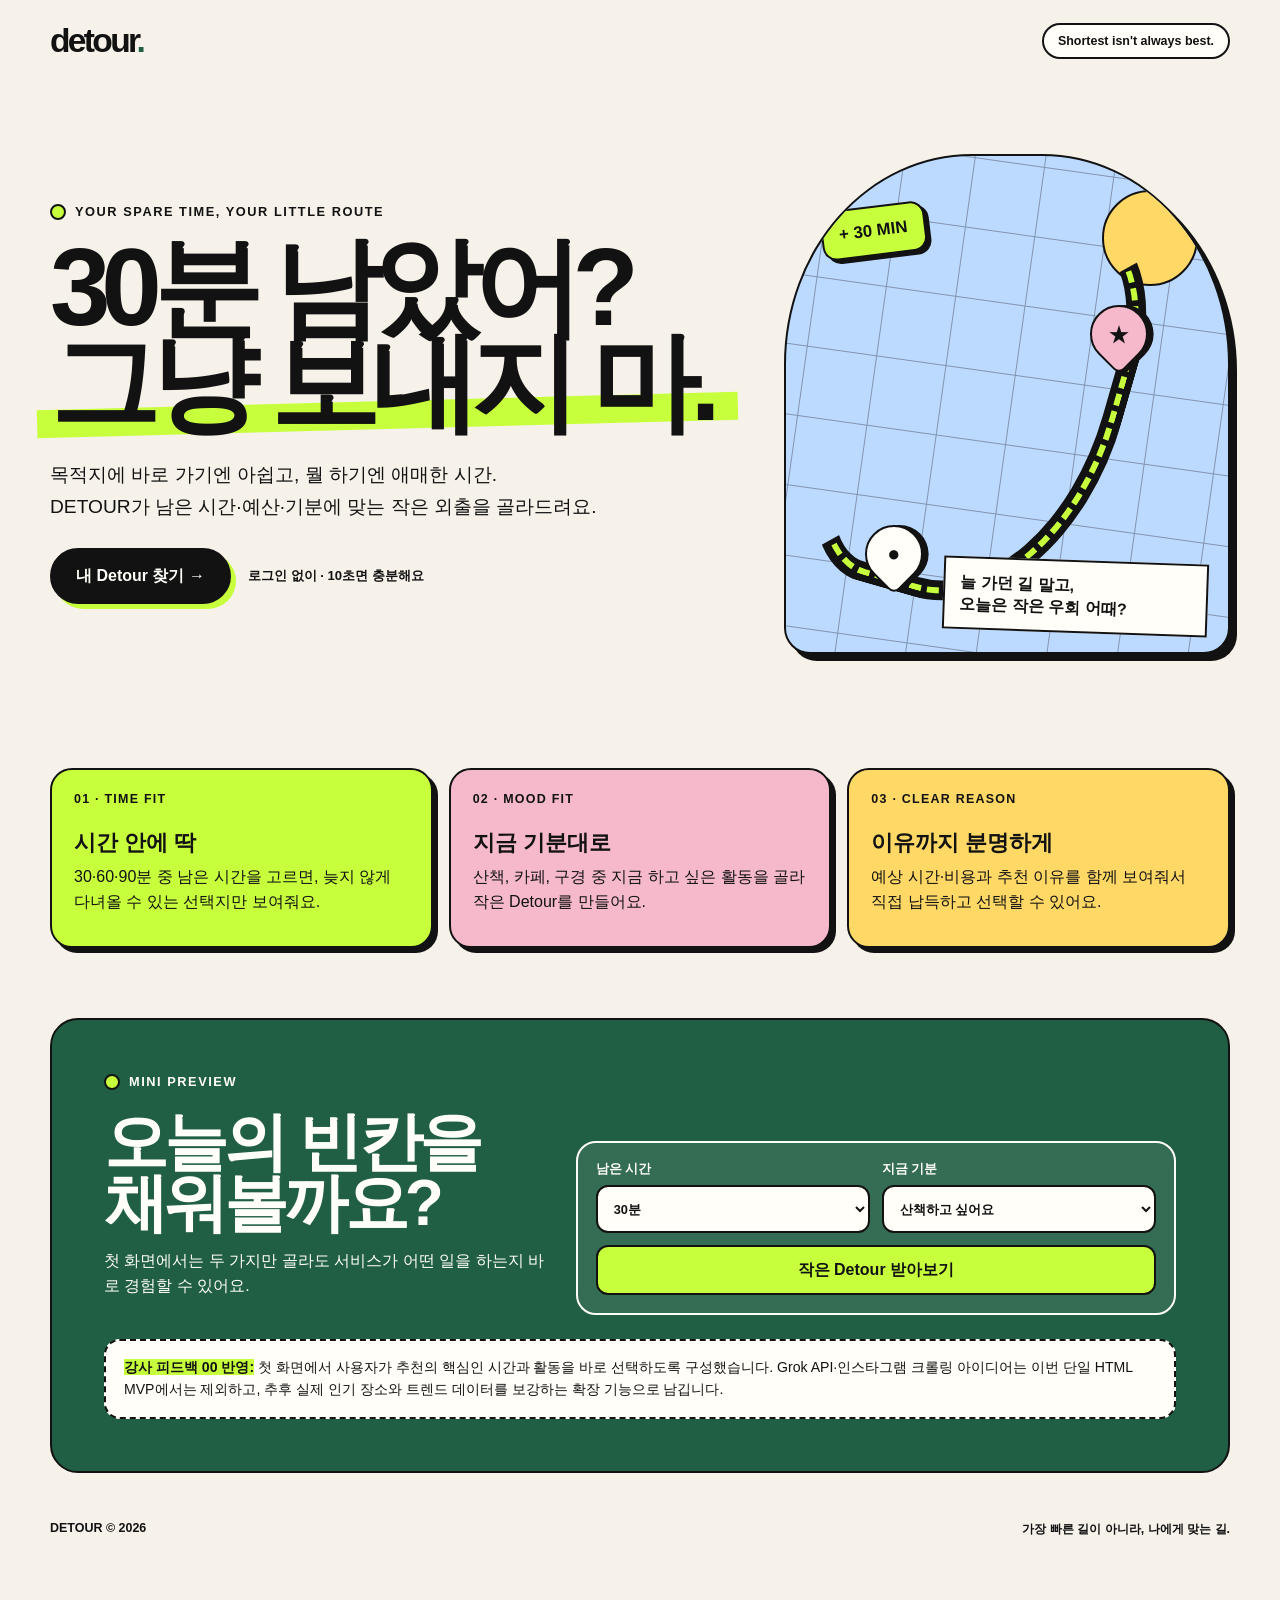
==== detour-landing.html @ 86a9f066 "chore: initialize project workspace" ====
<!DOCTYPE html>
<html lang="ko">
<head>
  <meta charset="UTF-8">
  <meta name="viewport" content="width=device-width, initial-scale=1.0">
  <meta name="description" content="남는 시간을 취향에 맞는 작은 외출로 바꾸는 DETOUR">
  <title>DETOUR — 남는 시간을 나만의 우회로로</title>
  <style>
    /* ===== 기본 디자인 값: 색상을 바꾸고 싶다면 이 부분부터 수정하세요. ===== */
    :root {
      --lime: #c8ff3d;
      --green: #205f43;
      --ink: #121212;
      --paper: #f6f2e9;
      --pink: #f6b9cc;
      --blue: #bcd9ff;
      --yellow: #ffd865;
      --white: #fffef9;
      --line: 2px solid var(--ink);
      --shadow: 7px 7px 0 var(--ink);
    }

    * { box-sizing: border-box; }

    html { scroll-behavior: smooth; }

    body {
      margin: 0;
      color: var(--ink);
      background: var(--paper);
      font-family: Arial, "Apple SD Gothic Neo", "Noto Sans KR", sans-serif;
    }

    button, select { font: inherit; }

    .page {
      width: min(1180px, calc(100% - 36px));
      margin: 0 auto;
      padding: 22px 0 64px;
    }

    /* ===== 상단 로고와 메뉴 ===== */
    .nav {
      display: flex;
      align-items: center;
      justify-content: space-between;
      gap: 20px;
      margin-bottom: 34px;
    }

    .logo {
      color: var(--ink);
      font-size: clamp(1.45rem, 3vw, 2.1rem);
      font-weight: 900;
      letter-spacing: -0.08em;
      text-decoration: none;
    }

    .logo-dot { color: var(--green); }

    .nav-note {
      margin: 0;
      padding: 9px 14px;
      border: var(--line);
      border-radius: 999px;
      background: var(--white);
      font-size: 0.78rem;
      font-weight: 800;
    }

    /* ===== 첫 화면의 큰 소개 영역 ===== */
    .hero {
      display: grid;
      grid-template-columns: minmax(0, 1.2fr) minmax(310px, 0.8fr);
      gap: clamp(24px, 5vw, 70px);
      align-items: center;
      min-height: 620px;
    }

    .eyebrow {
      display: inline-flex;
      align-items: center;
      gap: 9px;
      margin: 0 0 20px;
      font-size: 0.8rem;
      font-weight: 900;
      letter-spacing: 0.12em;
      text-transform: uppercase;
    }

    .eyebrow::before {
      content: "";
      width: 12px;
      height: 12px;
      border: var(--line);
      border-radius: 50%;
      background: var(--lime);
    }

    h1 {
      max-width: 760px;
      margin: 0;
      font-size: clamp(3.25rem, 8.5vw, 7.5rem);
      line-height: 0.88;
      letter-spacing: -0.085em;
    }

    .highlight {
      position: relative;
      display: inline-block;
      z-index: 0;
    }

    .highlight::after {
      content: "";
      position: absolute;
      left: -2%;
      right: -4%;
      bottom: 2%;
      height: 29%;
      background: var(--lime);
      transform: rotate(-1.5deg);
      z-index: -1;
    }

    .intro {
      max-width: 590px;
      margin: 28px 0 26px;
      font-size: clamp(1rem, 2vw, 1.2rem);
      line-height: 1.65;
      word-break: keep-all;
    }

    .cta-row {
      display: flex;
      flex-wrap: wrap;
      align-items: center;
      gap: 17px;
    }

    .cta {
      display: inline-flex;
      align-items: center;
      justify-content: center;
      min-height: 56px;
      padding: 0 24px;
      border: var(--line);
      border-radius: 999px;
      color: var(--white);
      background: var(--ink);
      box-shadow: 5px 5px 0 var(--lime);
      font-weight: 900;
      text-decoration: none;
      cursor: pointer;
      transition: transform 160ms ease, box-shadow 160ms ease;
    }

    .cta:hover,
    .cta:focus-visible {
      transform: translate(3px, 3px);
      box-shadow: 2px 2px 0 var(--lime);
    }

    .micro-copy { font-size: 0.82rem; font-weight: 800; }

    /* ===== CSS 도형만으로 만든 우회 경로 일러스트 ===== */
    .route-art {
      position: relative;
      min-height: 500px;
      border: var(--line);
      border-radius: 42% 42% 26px 26px;
      overflow: hidden;
      background: var(--blue);
      box-shadow: var(--shadow);
    }

    .sun {
      position: absolute;
      top: 34px;
      right: 30px;
      width: 96px;
      height: 96px;
      border: var(--line);
      border-radius: 50%;
      background: var(--yellow);
    }

    .map-grid {
      position: absolute;
      inset: 0;
      opacity: 0.34;
      background-image:
        linear-gradient(var(--ink) 1px, transparent 1px),
        linear-gradient(90deg, var(--ink) 1px, transparent 1px);
      background-size: 56px 56px;
      transform: rotate(8deg) scale(1.25);
    }

    .path {
      position: absolute;
      left: 13%;
      top: 8%;
      width: 63%;
      height: 83%;
      border: 20px solid var(--ink);
      border-top-color: transparent;
      border-left-color: transparent;
      border-radius: 46% 30% 55% 25%;
      transform: rotate(16deg);
    }

    .path::after {
      content: "";
      position: absolute;
      inset: -13px;
      border: 6px dashed var(--lime);
      border-top-color: transparent;
      border-left-color: transparent;
      border-radius: inherit;
    }

    .pin {
      position: absolute;
      display: grid;
      place-items: center;
      width: 58px;
      height: 58px;
      border: var(--line);
      border-radius: 50% 50% 50% 8px;
      background: var(--white);
      box-shadow: 4px 4px 0 var(--ink);
      font-size: 1.35rem;
      transform: rotate(-45deg);
    }

    .pin span { transform: rotate(45deg); }
    .pin-one { left: 18%; bottom: 14%; }
    .pin-two { right: 18%; top: 30%; background: var(--pink); }

    .time-sticker {
      position: absolute;
      left: 8%;
      top: 10%;
      padding: 13px 16px;
      border: var(--line);
      border-radius: 14px;
      background: var(--lime);
      box-shadow: 4px 4px 0 var(--ink);
      font-size: 1.05rem;
      font-weight: 900;
      transform: rotate(-7deg);
    }

    .route-caption {
      position: absolute;
      right: 20px;
      bottom: 19px;
      width: 60%;
      margin: 0;
      padding: 13px 15px;
      border: var(--line);
      background: var(--white);
      font-weight: 900;
      line-height: 1.35;
      transform: rotate(2deg);
    }

    /* ===== 핵심 장점 3개 ===== */
    .features {
      display: grid;
      grid-template-columns: repeat(3, 1fr);
      gap: 16px;
      margin: 54px 0;
    }

    .feature {
      min-height: 180px;
      padding: 22px;
      border: var(--line);
      border-radius: 22px;
      box-shadow: 5px 5px 0 var(--ink);
    }

    .feature:nth-child(1) { background: var(--lime); }
    .feature:nth-child(2) { background: var(--pink); }
    .feature:nth-child(3) { background: var(--yellow); }

    .feature-number {
      display: block;
      margin-bottom: 22px;
      font-size: 0.78rem;
      font-weight: 900;
      letter-spacing: 0.1em;
    }

    .feature h2 { margin: 0 0 8px; font-size: 1.35rem; }
    .feature p { margin: 0; line-height: 1.55; word-break: keep-all; }

    /* ===== 버튼을 누르면 나타나는 간단한 체험 영역 ===== */
    .demo {
      margin-top: 70px;
      padding: clamp(22px, 5vw, 52px);
      border: var(--line);
      border-radius: 28px;
      background: var(--green);
      color: var(--white);
    }

    .demo-grid {
      display: grid;
      grid-template-columns: 0.85fr 1.15fr;
      gap: 28px;
      align-items: end;
    }

    .demo h2 {
      margin: 0 0 12px;
      font-size: clamp(2rem, 5vw, 4rem);
      line-height: 0.95;
      letter-spacing: -0.06em;
    }

    .demo p { line-height: 1.55; }

    .controls {
      display: grid;
      grid-template-columns: 1fr 1fr;
      gap: 12px;
      padding: 18px;
      border: 2px solid var(--white);
      border-radius: 20px;
      background: rgba(255, 255, 255, 0.09);
    }

    label { display: grid; gap: 7px; font-size: 0.8rem; font-weight: 900; }

    select {
      width: 100%;
      min-height: 48px;
      padding: 0 12px;
      border: 2px solid var(--ink);
      border-radius: 12px;
      background: var(--white);
      color: var(--ink);
    }

    .demo-button {
      grid-column: 1 / -1;
      min-height: 50px;
      border: 2px solid var(--ink);
      border-radius: 12px;
      background: var(--lime);
      color: var(--ink);
      font-weight: 900;
      cursor: pointer;
    }

    .result {
      display: none;
      grid-column: 1 / -1;
      margin: 5px 0 0;
      padding: 15px;
      border-radius: 12px;
      background: var(--white);
      color: var(--ink);
      line-height: 1.5;
    }

    .result.show { display: block; }

    /* ===== 강사 피드백 교체 영역 ===== */
    .feedback {
      margin-top: 24px;
      padding: 16px 18px;
      border: 2px dashed var(--ink);
      border-radius: 16px;
      background: var(--white);
      color: var(--ink);
      font-size: 0.88rem;
      line-height: 1.55;
    }

    .feedback strong { background: var(--lime); }

    footer {
      display: flex;
      justify-content: space-between;
      gap: 16px;
      padding-top: 48px;
      font-size: 0.78rem;
      font-weight: 800;
    }

    /* ===== 모바일 화면 대응 ===== */
    @media (max-width: 760px) {
      .page { width: min(100% - 24px, 560px); padding-top: 14px; }
      .nav-note { display: none; }
      .hero { grid-template-columns: 1fr; min-height: auto; }
      h1 { font-size: clamp(3.5rem, 18vw, 5.8rem); }
      .route-art { min-height: 420px; }
      .features { grid-template-columns: 1fr; }
      .feature { min-height: 150px; }
      .demo-grid { grid-template-columns: 1fr; }
      footer { flex-direction: column; }
    }

    @media (max-width: 430px) {
      .cta-row { align-items: flex-start; flex-direction: column; }
      .cta { width: 100%; }
      .controls { grid-template-columns: 1fr; }
      .demo-button, .result { grid-column: auto; }
      .route-caption { width: 72%; }
    }

    @media (prefers-reduced-motion: reduce) {
      html { scroll-behavior: auto; }
      .cta { transition: none; }
    }
  </style>
</head>
<body>
  <main class="page">
    <nav class="nav" aria-label="주요 메뉴">
      <a class="logo" href="#top" aria-label="DETOUR 홈">detour<span class="logo-dot">.</span></a>
      <p class="nav-note">Shortest isn't always best.</p>
    </nav>

    <section class="hero" id="top">
      <div>
        <p class="eyebrow">Your spare time, your little route</p>
        <h1>30분 남았어?<br><span class="highlight">그냥 보내지 마.</span></h1>
        <p class="intro">
          목적지에 바로 가기엔 아쉽고, 뭘 하기엔 애매한 시간.<br>
          DETOUR가 남은 시간·예산·기분에 맞는 작은 외출을 골라드려요.
        </p>
        <div class="cta-row">
          <a class="cta" href="#try">내 Detour 찾기 →</a>
          <span class="micro-copy">로그인 없이 · 10초면 충분해요</span>
        </div>
      </div>

      <div class="route-art" aria-label="도시 속 작은 우회 경로를 표현한 일러스트" role="img">
        <div class="map-grid"></div>
        <div class="sun"></div>
        <div class="path"></div>
        <div class="pin pin-one"><span>●</span></div>
        <div class="pin pin-two"><span>★</span></div>
        <div class="time-sticker">+ 30 MIN</div>
        <p class="route-caption">늘 가던 길 말고,<br>오늘은 작은 우회 어때?</p>
      </div>
    </section>

    <section class="features" aria-label="DETOUR 핵심 장점">
      <article class="feature">
        <span class="feature-number">01 · TIME FIT</span>
        <h2>시간 안에 딱</h2>
        <p>30·60·90분 중 남은 시간을 고르면, 늦지 않게 다녀올 수 있는 선택지만 보여줘요.</p>
      </article>
      <article class="feature">
        <span class="feature-number">02 · MOOD FIT</span>
        <h2>지금 기분대로</h2>
        <p>산책, 카페, 구경 중 지금 하고 싶은 활동을 골라 작은 Detour를 만들어요.</p>
      </article>
      <article class="feature">
        <span class="feature-number">03 · CLEAR REASON</span>
        <h2>이유까지 분명하게</h2>
        <p>예상 시간·비용과 추천 이유를 함께 보여줘서 직접 납득하고 선택할 수 있어요.</p>
      </article>
    </section>

    <section class="demo" id="try">
      <div class="demo-grid">
        <div>
          <p class="eyebrow">Mini preview</p>
          <h2>오늘의 빈칸을<br>채워볼까요?</h2>
          <p>첫 화면에서는 두 가지만 골라도 서비스가 어떤 일을 하는지 바로 경험할 수 있어요.</p>
        </div>

        <div class="controls">
          <label>
            남은 시간
            <select id="timeSelect">
              <option value="30">30분</option>
              <option value="60">60분</option>
              <option value="90">90분</option>
            </select>
          </label>
          <label>
            지금 기분
            <select id="moodSelect">
              <option value="산책">산책하고 싶어요</option>
              <option value="카페">카페에 가고 싶어요</option>
              <option value="구경">가볍게 구경하고 싶어요</option>
            </select>
          </label>
          <button class="demo-button" id="recommendButton" type="button">작은 Detour 받아보기</button>
          <p class="result" id="result" role="status" aria-live="polite"></p>
        </div>
      </div>

      <!--
        강사 피드백 교체 영역입니다.
        아래 문장의 "00"을 실제 피드백으로 바꾸세요.
        현재 논의된 Grok API/인스타그램 크롤링은 외부 연동이므로 MVP 이후 확장으로 표시했습니다.
      -->
      <div class="feedback">
        <strong>강사 피드백 00 반영:</strong>
        첫 화면에서 사용자가 추천의 핵심인 시간과 활동을 바로 선택하도록 구성했습니다.
        Grok API·인스타그램 크롤링 아이디어는 이번 단일 HTML MVP에서는 제외하고,
        추후 실제 인기 장소와 트렌드 데이터를 보강하는 확장 기능으로 남깁니다.
      </div>
    </section>

    <footer>
      <span>DETOUR © 2026</span>
      <span>가장 빠른 길이 아니라, 나에게 맞는 길.</span>
    </footer>
  </main>

  <script>
    // ===== 간단한 추천 체험 데이터 =====
    // 실제 API 대신 아래 문장을 수정해 포트폴리오용 예시를 만들 수 있습니다.
    const recommendations = {
      "30-산책": "동네 공원 한 바퀴 어때요? 이동 8분 + 산책 15분, 예상 비용 0원이에요.",
      "30-카페": "가까운 테이크아웃 카페를 추천해요. 이동 10분 + 커피 한 잔, 예상 비용 6,000원이에요.",
      "30-구경": "근처 독립서점의 신간 코너를 둘러보세요. 총 27분이면 충분해요.",
      "60-산책": "천천히 걷기 좋은 녹지 코스를 추천해요. 이동 포함 약 55분이에요.",
      "60-카페": "분위기 좋은 카페에서 35분 쉬어가세요. 총 58분, 예상 비용 9,000원이에요.",
      "60-구경": "소품숍과 서점을 잇는 작은 구경 코스예요. 총 52분, 예상 비용 5,000원이에요.",
      "90-산책": "공원과 수변 산책로를 잇는 여유 코스예요. 총 82분이면 다녀올 수 있어요.",
      "90-카페": "산책 25분 뒤 카페에서 쉬는 코스를 추천해요. 총 86분, 예상 비용 12,000원이에요.",
      "90-구경": "전시 공간과 소품숍을 잇는 동네 탐색 코스예요. 총 88분, 예상 비용 15,000원이에요."
    };

    const timeSelect = document.getElementById("timeSelect");
    const moodSelect = document.getElementById("moodSelect");
    const recommendButton = document.getElementById("recommendButton");
    const result = document.getElementById("result");

    // 버튼 클릭 시 선택한 시간과 기분에 맞는 예시 결과를 보여줍니다.
    recommendButton.addEventListener("click", () => {
      const key = `${timeSelect.value}-${moodSelect.value}`;
      result.textContent = `추천 완료! ${recommendations[key]}`;
      result.classList.add("show");
    });
  </script>
</body>
</html>
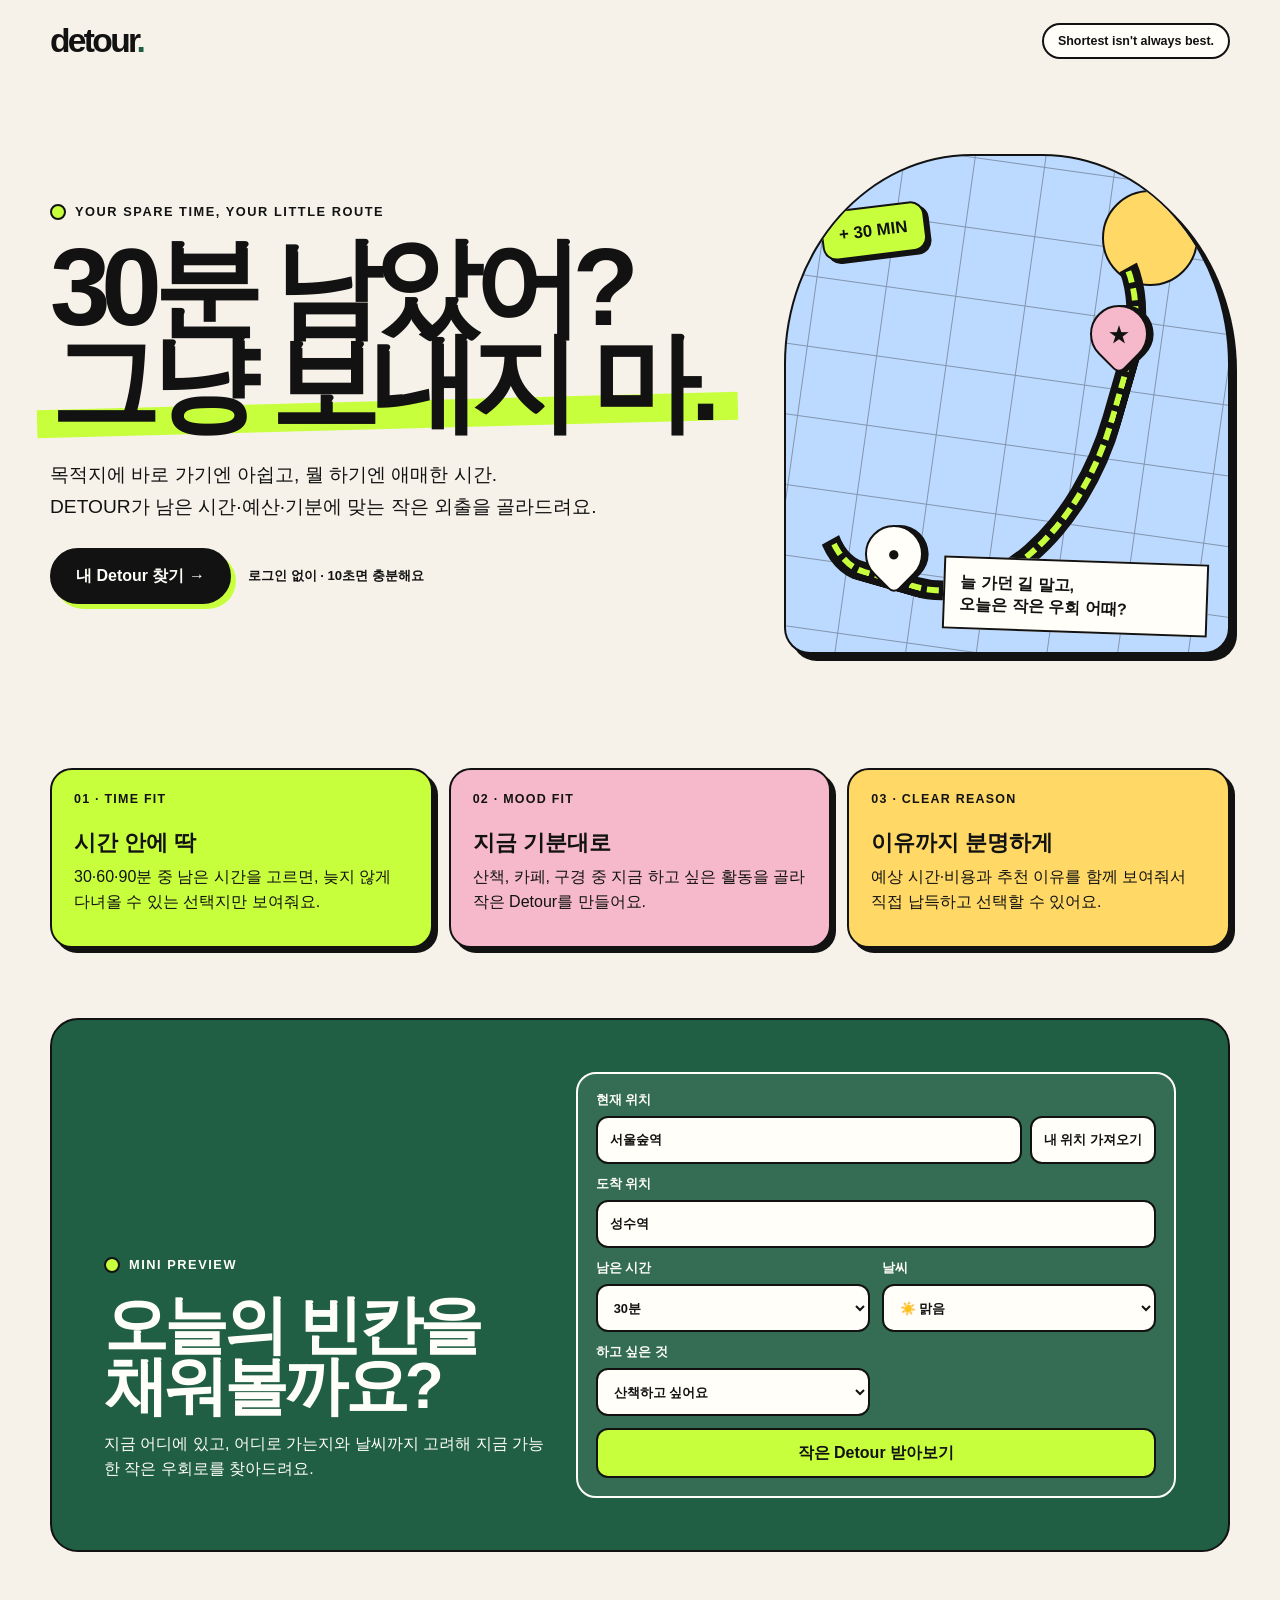
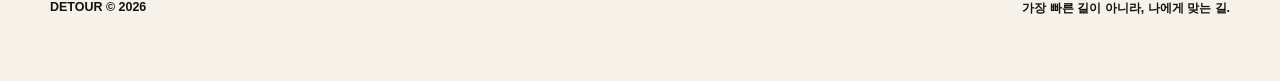
==== commit 131f1017: "feat: factor weather and location into mock routes" ====
--- a/detour-landing.html
+++ b/detour-landing.html
@@ -31,7 +31,7 @@
       font-family: Arial, "Apple SD Gothic Neo", "Noto Sans KR", sans-serif;
     }
 
-    button, select { font: inherit; }
+    button, input, select { font: inherit; }
 
     .page {
       width: min(1180px, calc(100% - 36px));
@@ -334,6 +334,7 @@
 
     label { display: grid; gap: 7px; font-size: 0.8rem; font-weight: 900; }
 
+    input,
     select {
       width: 100%;
       min-height: 48px;
@@ -344,6 +345,37 @@
       color: var(--ink);
     }
 
+    .field-full,
+    .location-status { grid-column: 1 / -1; }
+
+    .location-row {
+      display: grid;
+      grid-template-columns: 1fr auto;
+      gap: 8px;
+    }
+
+    .location-button {
+      min-height: 48px;
+      padding: 0 12px;
+      border: 2px solid var(--ink);
+      border-radius: 12px;
+      background: var(--white);
+      color: var(--ink);
+      font-size: 0.8rem;
+      font-weight: 900;
+      cursor: pointer;
+    }
+
+    .location-status {
+      display: none;
+      margin: -3px 0 0;
+      color: var(--white);
+      font-size: 0.75rem;
+      line-height: 1.4;
+    }
+
+    .location-status.show { display: block; }
+
     .demo-button {
       grid-column: 1 / -1;
       min-height: 50px;
@@ -359,28 +391,55 @@
       display: none;
       grid-column: 1 / -1;
       margin: 5px 0 0;
-      padding: 15px;
+      color: var(--ink);
+    }
+
+    .result.show { display: block; }
+
+    .result-title {
+      margin: 0 0 10px;
+      font-size: 0.95rem;
+      font-weight: 900;
+    }
+
+    .recommendation-list {
+      display: grid;
+      gap: 10px;
+    }
+
+    .recommendation-card {
+      padding: 14px;
+      border: 2px solid var(--ink);
       border-radius: 12px;
       background: var(--white);
-      color: var(--ink);
+    }
+
+    .recommendation-card h3,
+    .recommendation-card p { margin: 0; }
+
+    .recommendation-card h3 {
+      font-size: 0.95rem;
+    }
+
+    .recommendation-meta {
+      margin-top: 6px !important;
+      color: var(--green);
+      font-size: 0.8rem;
+      font-weight: 900;
+    }
+
+    .recommendation-reason {
+      margin-top: 8px !important;
+      font-size: 0.85rem;
       line-height: 1.5;
     }
 
-    .result.show { display: block; }
-
-    /* ===== 강사 피드백 교체 영역 ===== */
-    .feedback {
-      margin-top: 24px;
-      padding: 16px 18px;
-      border: 2px dashed var(--ink);
-      border-radius: 16px;
-      background: var(--white);
-      color: var(--ink);
-      font-size: 0.88rem;
-      line-height: 1.55;
-    }
-
-    .feedback strong { background: var(--lime); }
+    .recommendation-route {
+      margin-top: 8px !important;
+      color: #546254;
+      font-size: 0.75rem;
+      line-height: 1.45;
+    }
 
     footer {
       display: flex;
@@ -407,7 +466,8 @@
     @media (max-width: 430px) {
       .cta-row { align-items: flex-start; flex-direction: column; }
       .cta { width: 100%; }
-      .controls { grid-template-columns: 1fr; }
+      .controls,
+      .location-row { grid-template-columns: 1fr; }
       .demo-button, .result { grid-column: auto; }
       .route-caption { width: 72%; }
     }
@@ -473,10 +533,22 @@
         <div>
           <p class="eyebrow">Mini preview</p>
           <h2>오늘의 빈칸을<br>채워볼까요?</h2>
-          <p>첫 화면에서는 두 가지만 골라도 서비스가 어떤 일을 하는지 바로 경험할 수 있어요.</p>
+          <p>지금 어디에 있고, 어디로 가는지와 날씨까지 고려해 지금 가능한 작은 우회로를 찾아드려요.</p>
         </div>
 
         <div class="controls">
+          <label class="field-full">
+            현재 위치
+            <div class="location-row">
+              <input id="currentLocation" type="text" value="서울숲역" autocomplete="street-address" placeholder="예: 서울숲역">
+              <button class="location-button" id="locationButton" type="button">내 위치 가져오기</button>
+            </div>
+          </label>
+          <p class="location-status" id="locationStatus" role="status" aria-live="polite"></p>
+          <label class="field-full">
+            도착 위치
+            <input id="destinationInput" type="text" value="성수역" autocomplete="street-address" placeholder="예: 성수역">
+          </label>
           <label>
             남은 시간
             <select id="timeSelect">
@@ -486,7 +558,14 @@
             </select>
           </label>
           <label>
-            지금 기분
+            날씨
+            <select id="weatherSelect">
+              <option value="맑음">☀️ 맑음</option>
+              <option value="비">☔ 비 옴</option>
+            </select>
+          </label>
+          <label>
+            하고 싶은 것
             <select id="moodSelect">
               <option value="산책">산책하고 싶어요</option>
               <option value="카페">카페에 가고 싶어요</option>
@@ -494,20 +573,8 @@
             </select>
           </label>
           <button class="demo-button" id="recommendButton" type="button">작은 Detour 받아보기</button>
-          <p class="result" id="result" role="status" aria-live="polite"></p>
+          <div class="result" id="result" role="status" aria-live="polite"></div>
         </div>
-      </div>
-
-      <!--
-        강사 피드백 교체 영역입니다.
-        아래 문장의 "00"을 실제 피드백으로 바꾸세요.
-        현재 논의된 Grok API/인스타그램 크롤링은 외부 연동이므로 MVP 이후 확장으로 표시했습니다.
-      -->
-      <div class="feedback">
-        <strong>강사 피드백 00 반영:</strong>
-        첫 화면에서 사용자가 추천의 핵심인 시간과 활동을 바로 선택하도록 구성했습니다.
-        Grok API·인스타그램 크롤링 아이디어는 이번 단일 HTML MVP에서는 제외하고,
-        추후 실제 인기 장소와 트렌드 데이터를 보강하는 확장 기능으로 남깁니다.
       </div>
     </section>
 
@@ -519,28 +586,148 @@
 
   <script>
     // ===== 간단한 추천 체험 데이터 =====
-    // 실제 API 대신 아래 문장을 수정해 포트폴리오용 예시를 만들 수 있습니다.
+    // 실제 API 대신, 선택값별 임시 추천 카드 3개를 보여줍니다.
     const recommendations = {
-      "30-산책": "동네 공원 한 바퀴 어때요? 이동 8분 + 산책 15분, 예상 비용 0원이에요.",
-      "30-카페": "가까운 테이크아웃 카페를 추천해요. 이동 10분 + 커피 한 잔, 예상 비용 6,000원이에요.",
-      "30-구경": "근처 독립서점의 신간 코너를 둘러보세요. 총 27분이면 충분해요.",
-      "60-산책": "천천히 걷기 좋은 녹지 코스를 추천해요. 이동 포함 약 55분이에요.",
-      "60-카페": "분위기 좋은 카페에서 35분 쉬어가세요. 총 58분, 예상 비용 9,000원이에요.",
-      "60-구경": "소품숍과 서점을 잇는 작은 구경 코스예요. 총 52분, 예상 비용 5,000원이에요.",
-      "90-산책": "공원과 수변 산책로를 잇는 여유 코스예요. 총 82분이면 다녀올 수 있어요.",
-      "90-카페": "산책 25분 뒤 카페에서 쉬는 코스를 추천해요. 총 86분, 예상 비용 12,000원이에요.",
-      "90-구경": "전시 공간과 소품숍을 잇는 동네 탐색 코스예요. 총 88분, 예상 비용 15,000원이에요."
+      "30-산책": [
+        ["동네 공원 한 바퀴", "92% Match · 23분 · 0원", "이동 8분과 산책 15분으로, 짧은 시간 안에 가볍게 걷기 좋아요."],
+        ["골목길 사진 산책", "85% Match · 28분 · 0원", "가까운 골목을 천천히 둘러보며 잠깐 기분 전환할 수 있어요."],
+        ["작은 쉼터 들르기", "78% Match · 20분 · 0원", "앉아서 쉬는 시간까지 포함해도 약속 전에 여유가 있어요."]
+      ],
+      "30-카페": [
+        ["가까운 테이크아웃 카페", "93% Match · 25분 · 6,000원", "이동 시간이 짧아 커피 한 잔을 챙기고도 늦지 않아요."],
+        ["동네 베이커리", "84% Match · 29분 · 5,000원", "간단한 빵과 음료를 고르기에 알맞은 짧은 코스예요."],
+        ["조용한 카페 창가", "76% Match · 30분 · 7,000원", "잠깐 앉아 쉬고 싶을 때 선택할 수 있어요."]
+      ],
+      "30-구경": [
+        ["독립서점 신간 코너", "90% Match · 27분 · 0원", "짧은 시간에도 새로운 책을 둘러볼 수 있어요."],
+        ["문구점 한 바퀴", "83% Match · 22분 · 3,000원", "가볍게 구경하고 작은 물건 하나를 고르기 좋아요."],
+        ["동네 전시 포스터", "75% Match · 26분 · 0원", "주변 문화 공간의 다음 전시를 발견할 수 있어요."]
+      ],
+      "60-산책": [
+        ["녹지 산책로", "94% Match · 55분 · 0원", "천천히 걸어도 남은 시간 안에 돌아올 수 있어요."],
+        ["하천 산책 코스", "87% Match · 51분 · 0원", "물가를 따라 걷는 길이라 잠시 머리를 식히기 좋아요."],
+        ["동네 공원 + 벤치 휴식", "79% Match · 48분 · 0원", "걷기와 휴식을 함께 넣어 무리 없는 코스예요."]
+      ],
+      "60-카페": [
+        ["분위기 좋은 카페", "93% Match · 58분 · 9,000원", "35분 동안 쉬어도 이동 시간을 충분히 확보할 수 있어요."],
+        ["로스터리 카페", "86% Match · 52분 · 8,000원", "커피를 좋아한다면 조금 더 특별한 한 잔을 즐길 수 있어요."],
+        ["카페 + 짧은 산책", "77% Match · 56분 · 7,000원", "앉아 있기보다 가볍게 걸으며 쉬고 싶을 때 어울려요."]
+      ],
+      "60-구경": [
+        ["소품숍과 서점", "91% Match · 52분 · 5,000원", "서로 가까운 두 곳을 이어 부담 없이 둘러볼 수 있어요."],
+        ["작은 전시 공간", "84% Match · 50분 · 6,000원", "짧은 전시 하나를 보고 새로운 기분을 느껴보세요."],
+        ["로컬 마켓 구경", "76% Match · 57분 · 8,000원", "동네의 작은 가게들을 천천히 구경하기 좋아요."]
+      ],
+      "90-산책": [
+        ["공원과 수변 산책로", "95% Match · 82분 · 0원", "충분한 시간으로 여유 있게 걷고 돌아올 수 있어요."],
+        ["동네 언덕길 산책", "87% Match · 75분 · 0원", "평소 지나치던 동네를 조금 다르게 볼 수 있는 코스예요."],
+        ["산책 + 작은 공원 휴식", "80% Match · 78분 · 0원", "걷는 속도를 늦추고 쉬는 시간까지 챙길 수 있어요."]
+      ],
+      "90-카페": [
+        ["산책 후 카페 휴식", "94% Match · 86분 · 12,000원", "25분 산책 뒤 카페에서 천천히 쉬기 좋은 구성입니다."],
+        ["브런치 카페", "86% Match · 84분 · 15,000원", "예산 안에서 가벼운 식사와 휴식을 함께 할 수 있어요."],
+        ["북카페 한 시간", "78% Match · 80분 · 10,000원", "읽고 싶던 책을 펼치기에 충분한 시간을 만들 수 있어요."]
+      ],
+      "90-구경": [
+        ["전시 공간과 소품숍", "92% Match · 88분 · 15,000원", "전시와 구경을 함께 해도 약속 전 시간을 지킬 수 있어요."],
+        ["동네 탐색 코스", "85% Match · 79분 · 7,000원", "평소 몰랐던 가게와 골목을 발견하기 좋아요."],
+        ["서점 + 레코드숍", "77% Match · 83분 · 5,000원", "관심 가는 것들을 천천히 둘러보기에 알맞아요."]
+      ]
     };
 
     const timeSelect = document.getElementById("timeSelect");
     const moodSelect = document.getElementById("moodSelect");
+    const weatherSelect = document.getElementById("weatherSelect");
+    const currentLocation = document.getElementById("currentLocation");
+    const destinationInput = document.getElementById("destinationInput");
+    const locationButton = document.getElementById("locationButton");
+    const locationStatus = document.getElementById("locationStatus");
     const recommendButton = document.getElementById("recommendButton");
     const result = document.getElementById("result");
+
+    const weatherTips = {
+      "맑음": "맑은 날이라 야외 활동을 우선으로 추천했어요.",
+      "비": "비가 오는 날이라 실내에 머무를 수 있는 장소를 우선으로 추천했어요."
+    };
+
+    const rainyRecommendations = {
+      "30": {
+        "산책": [["실내 식물원 짧은 산책", "91% Match · 28분 · 5,000원", "비를 피하면서도 천천히 걸을 수 있는 실내 공간이에요."], ["복합문화공간 한 바퀴", "84% Match · 25분 · 0원", "실내에서 짧게 둘러보며 기분을 전환하기 좋아요."], ["서점 산책", "78% Match · 29분 · 0원", "비 오는 날에도 조용히 걸으며 책을 구경할 수 있어요."]],
+        "카페": [["창가 카페", "93% Match · 27분 · 6,000원", "비를 보며 잠깐 쉬기 좋은 가까운 실내 선택지예요."], ["테이크아웃 카페", "85% Match · 24분 · 5,000원", "이동 시간을 줄여 비를 오래 맞지 않아요."], ["베이커리 카페", "77% Match · 30분 · 7,000원", "따뜻한 음료와 함께 잠깐 머무르기 좋아요."]],
+        "구경": [["독립서점", "91% Match · 27분 · 0원", "실내에서 신간과 문구를 구경할 수 있어요."], ["소품숍", "83% Match · 24분 · 3,000원", "짧은 시간에 가볍게 둘러보기 좋은 실내 장소예요."], ["작은 전시", "76% Match · 29분 · 5,000원", "비를 피해 문화 공간에서 시간을 보낼 수 있어요."]]
+      },
+      "60": {
+        "산책": [["실내 식물원", "93% Match · 55분 · 8,000원", "비가 와도 식물 사이를 걸으며 여유를 낼 수 있어요."], ["대형 서점", "86% Match · 52분 · 0원", "실내를 천천히 걸으며 원하는 분야를 탐색해 보세요."], ["복합문화공간", "78% Match · 50분 · 0원", "전시와 상점을 함께 둘러볼 수 있어요."]],
+        "카페": [["로스터리 카페", "94% Match · 58분 · 9,000원", "비 오는 날, 이동이 짧고 오래 머물기 좋은 카페예요."], ["북카페", "86% Match · 54분 · 8,000원", "커피와 독서를 함께 하며 비를 피할 수 있어요."], ["디저트 카페", "77% Match · 51분 · 10,000원", "잠깐 기분을 바꾸고 싶을 때 어울려요."]],
+        "구경": [["실내 전시 공간", "92% Match · 54분 · 8,000원", "날씨 영향 없이 전시를 여유 있게 볼 수 있어요."], ["편집숍", "84% Match · 49분 · 5,000원", "작은 브랜드와 물건을 구경하기 좋아요."], ["레코드숍", "76% Match · 52분 · 0원", "좋아하는 음악을 발견하는 실내 코스예요."]]
+      },
+      "90": {
+        "산책": [["대형 서점과 실내 정원", "94% Match · 82분 · 8,000원", "비를 피하면서도 걷는 느낌을 충분히 즐길 수 있어요."], ["복합문화공간 탐색", "86% Match · 78분 · 5,000원", "전시·서점·상점을 한곳에서 둘러볼 수 있어요."], ["미술관", "79% Match · 85분 · 12,000원", "긴 여유 시간이 있다면 전시 감상도 가능해요."]],
+        "카페": [["북카페 한 시간", "95% Match · 86분 · 10,000원", "비가 오는 날, 가장 편하게 시간을 보낼 수 있는 코스예요."], ["브런치 카페", "87% Match · 84분 · 15,000원", "가벼운 식사와 휴식을 함께 할 수 있어요."], ["카페와 서점", "80% Match · 80분 · 10,000원", "두 실내 공간을 이어 비를 피하며 즐길 수 있어요."]],
+        "구경": [["미술관과 뮤지엄숍", "93% Match · 88분 · 15,000원", "비와 관계없이 문화 공간을 충분히 즐길 수 있어요."], ["서점과 레코드숍", "85% Match · 80분 · 5,000원", "관심 가는 것들을 천천히 둘러보기 좋아요."], ["실내 마켓", "77% Match · 83분 · 8,000원", "로컬 브랜드를 구경하며 시간을 보낼 수 있어요."]]
+      }
+    };
+
+    const escapeHtml = (text) => text.replace(/[&<>'"]/g, (character) => ({
+      "&": "&amp;",
+      "<": "&lt;",
+      ">": "&gt;",
+      "'": "&#39;",
+      "\"": "&quot;"
+    })[character]);
+
+    locationButton.addEventListener("click", () => {
+      if (!navigator.geolocation) {
+        locationStatus.textContent = "이 브라우저에서는 현재 위치 기능을 지원하지 않아요. 직접 입력해 주세요.";
+        locationStatus.classList.add("show");
+        return;
+      }
+
+      locationStatus.textContent = "현재 위치를 확인하고 있어요…";
+      locationStatus.classList.add("show");
+
+      navigator.geolocation.getCurrentPosition(
+        ({ coords }) => {
+          currentLocation.value = `현재 위치 (${coords.latitude.toFixed(4)}, ${coords.longitude.toFixed(4)})`;
+          locationStatus.textContent = "현재 좌표를 입력했어요. 실제 장소명과 이동 시간은 지도 API 연결 후 계산할 수 있어요.";
+        },
+        () => {
+          locationStatus.textContent = "현재 위치를 가져오지 못했어요. 위치 권한을 허용하거나 직접 입력해 주세요.";
+        }
+      );
+    });
 
     // 버튼 클릭 시 선택한 시간과 기분에 맞는 예시 결과를 보여줍니다.
     recommendButton.addEventListener("click", () => {
       const key = `${timeSelect.value}-${moodSelect.value}`;
-      result.textContent = `추천 완료! ${recommendations[key]}`;
+      const location = currentLocation.value.trim();
+      const destination = destinationInput.value.trim();
+
+      if (!location || !destination) {
+        result.innerHTML = "<p class=\"result-title\">현재 위치와 도착 위치를 모두 입력해 주세요.</p>";
+        result.classList.add("show");
+        return;
+      }
+
+      const cards = weatherSelect.value === "비"
+        ? rainyRecommendations[timeSelect.value][moodSelect.value]
+        : recommendations[key];
+      const travelMinutes = [8, 10, 12];
+
+      result.innerHTML = `
+        <p class="result-title">${escapeHtml(location)}에서 ${escapeHtml(destination)}로 가는 길, ${timeSelect.value}분 동안 ${moodSelect.value}하고 싶다면</p>
+        <p class="recommendation-reason">${weatherTips[weatherSelect.value]} 현재 이동 시간은 데모용 예시이며, 지도 API를 연결하면 실제 경로 기준으로 바뀝니다.</p>
+        <div class="recommendation-list">
+          ${cards.map(([name, meta, reason], index) => `
+            <article class="recommendation-card">
+              <h3>TOP ${index + 1}. ${name}</h3>
+              <p class="recommendation-meta">${meta}</p>
+              <p class="recommendation-reason">${reason}</p>
+              <p class="recommendation-route">${escapeHtml(location)}에서 예시 도보 ${travelMinutes[index]}분 · ${escapeHtml(destination)} 방향</p>
+            </article>
+          `).join("")}
+        </div>
+      `;
       result.classList.add("show");
     });
   </script>
